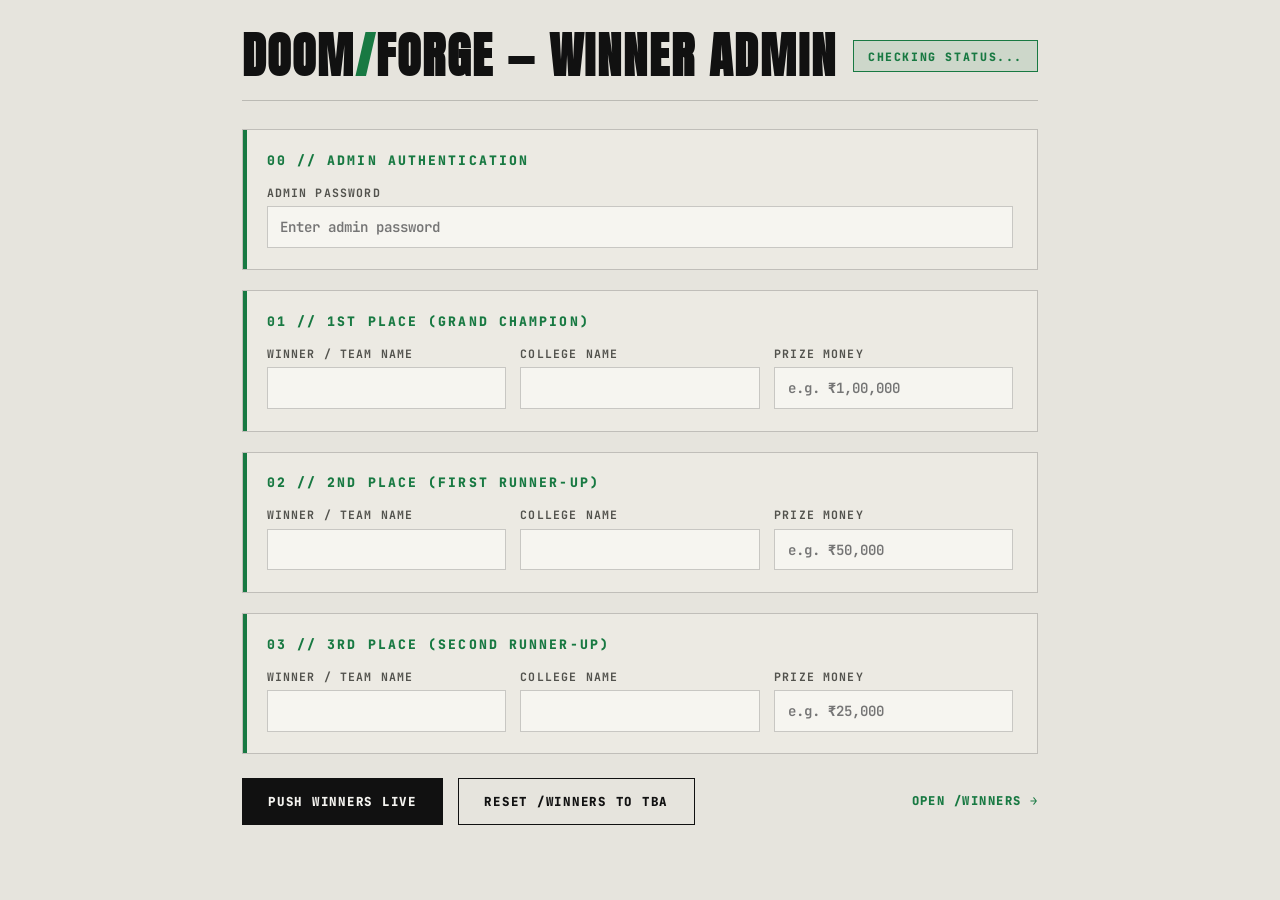
==== public/winner-admin.html @ 397358cd "Add /winners podium page and /winner-admin control panel" ====
﻿<!DOCTYPE html>
<html lang="en">
<head>
  <meta charset="UTF-8" />
  <meta name="viewport" content="width=device-width, initial-scale=1.0" />
  <title>DOOMFORGE — Winner Control Panel</title>
  <link rel="preconnect" href="https://fonts.googleapis.com" />
  <link rel="preconnect" href="https://fonts.gstatic.com" crossorigin />
  <link href="https://fonts.googleapis.com/css2?family=Anton&family=JetBrains+Mono:wght@400;600;700;800&display=swap" rel="stylesheet" />
  <link rel="stylesheet" href="/styles.css" />
  <style>
    :root {
      --df-bg: #e6e4dd;
      --df-surface: #eceae3;
      --df-ink: #111111;
      --df-ink-muted: #52524d;
      --df-green: #187942;
      --df-green-soft: rgba(24, 121, 66, 0.12);
      --df-border: rgba(17, 17, 17, 0.2);
      --df-display: "Anton", Impact, sans-serif;
      --df-mono: "JetBrains Mono", ui-monospace, monospace;
    }

    * { box-sizing: border-box; }

    body {
      margin: 0;
      min-height: 100vh;
      background: var(--df-bg) !important;
      color: var(--df-ink) !important;
      font-family: var(--df-mono);
    }

    .admin-shell {
      max-width: 860px;
      margin: 0 auto;
      padding: 2rem 1.25rem 4rem;
    }

    .admin-header {
      display: flex;
      align-items: center;
      justify-content: space-between;
      flex-wrap: wrap;
      gap: 1rem;
      padding-bottom: 1.25rem;
      border-bottom: 1px solid var(--df-border);
      margin-bottom: 1.75rem;
    }

    .admin-title {
      font-family: var(--df-display);
      font-size: clamp(2rem, 4.5vw, 3rem);
      letter-spacing: 0.04em;
      margin: 0;
      line-height: 1;
    }

    .admin-title span {
      color: var(--df-green);
    }

    .live-badge {
      padding: 0.45rem 0.9rem;
      border: 1px solid var(--df-green);
      background: var(--df-green-soft);
      color: var(--df-green);
      font-size: 0.72rem;
      font-weight: 800;
      letter-spacing: 0.14em;
      text-transform: uppercase;
    }

    .tactical-panel {
      position: relative;
      background: var(--df-surface);
      border: 1px solid var(--df-border);
      padding: 1.35rem 1.5rem;
      margin-bottom: 1.25rem;
    }

    .tactical-panel::before {
      content: "";
      position: absolute;
      left: 0;
      top: 0;
      bottom: 0;
      width: 4px;
      background: var(--df-green);
    }

    .panel-heading {
      margin: 0 0 1rem;
      font-size: 0.82rem;
      font-weight: 800;
      letter-spacing: 0.16em;
      text-transform: uppercase;
      color: var(--df-green);
    }

    .grid-3 {
      display: grid;
      grid-template-columns: repeat(3, 1fr);
      gap: 0.9rem;
    }

    @media (max-width: 720px) {
      .grid-3 { grid-template-columns: 1fr; }
    }

    label {
      display: flex;
      flex-direction: column;
      gap: 0.4rem;
      font-size: 0.72rem;
      font-weight: 700;
      letter-spacing: 0.1em;
      text-transform: uppercase;
      color: var(--df-ink-muted);
    }

    input {
      width: 100%;
      padding: 0.68rem 0.8rem;
      border: 1px solid var(--df-border);
      background: #f6f5f0;
      color: var(--df-ink);
      font-family: var(--df-mono);
      font-size: 0.88rem;
      font-weight: 600;
      outline: none;
    }

    input:focus {
      border-color: var(--df-green);
      background: #ffffff;
    }

    .action-bar {
      display: flex;
      flex-wrap: wrap;
      align-items: center;
      gap: 0.9rem;
      margin-top: 1.5rem;
    }

    button {
      padding: 0.85rem 1.6rem;
      border: 1px solid #111111;
      background: #111111;
      color: #f4f3ef;
      font-family: var(--df-mono);
      font-size: 0.78rem;
      font-weight: 800;
      letter-spacing: 0.14em;
      text-transform: uppercase;
      cursor: pointer;
    }

    button:hover {
      background: var(--df-green);
      border-color: var(--df-green);
      color: #ffffff;
    }

    button.secondary {
      background: transparent;
      color: var(--df-ink);
    }

    button.secondary:hover {
      border-color: var(--df-green);
      color: var(--df-green);
      background: transparent;
    }

    .view-link {
      margin-left: auto;
      font-size: 0.76rem;
      font-weight: 800;
      letter-spacing: 0.12em;
      text-transform: uppercase;
      color: var(--df-green);
      text-decoration: none;
    }

    #status-msg {
      margin-top: 1rem;
      padding: 0.75rem 1rem;
      border-left: 3px solid var(--df-green);
      background: var(--df-surface);
      font-size: 0.8rem;
      font-weight: 700;
    }

    .hidden { display: none; }
  </style>
</head>
<body>
  <main class="admin-shell">
    <header class="admin-header">
      <div>
        <h1 class="admin-title">DOOM<span>/</span>FORGE &mdash; WINNER ADMIN</h1>
      </div>
      <span id="state-pill" class="live-badge">CHECKING STATUS...</span>
    </header>

    <form id="winner-form">
      <div class="tactical-panel">
        <h2 class="panel-heading">00 // ADMIN AUTHENTICATION</h2>
        <label>
          Admin Password
          <input type="password" id="password" placeholder="Enter admin password" required />
        </label>
      </div>

      <div class="tactical-panel">
        <h2 class="panel-heading">01 // 1ST PLACE (GRAND CHAMPION)</h2>
        <div class="grid-3">
          <label>Winner / Team Name <input type="text" id="name-1" required /></label>
          <label>College Name <input type="text" id="college-1" required /></label>
          <label>Prize Money <input type="text" id="prize-1" placeholder="e.g. ₹1,00,000" required /></label>
        </div>
      </div>

      <div class="tactical-panel">
        <h2 class="panel-heading">02 // 2ND PLACE (FIRST RUNNER-UP)</h2>
        <div class="grid-3">
          <label>Winner / Team Name <input type="text" id="name-2" required /></label>
          <label>College Name <input type="text" id="college-2" required /></label>
          <label>Prize Money <input type="text" id="prize-2" placeholder="e.g. ₹50,000" required /></label>
        </div>
      </div>

      <div class="tactical-panel">
        <h2 class="panel-heading">03 // 3RD PLACE (SECOND RUNNER-UP)</h2>
        <div class="grid-3">
          <label>Winner / Team Name <input type="text" id="name-3" required /></label>
          <label>College Name <input type="text" id="college-3" required /></label>
          <label>Prize Money <input type="text" id="prize-3" placeholder="e.g. ₹25,000" required /></label>
        </div>
      </div>

      <div class="action-bar">
        <button type="submit">PUSH WINNERS LIVE</button>
        <button type="button" id="reset-btn" class="secondary">RESET /WINNERS TO TBA</button>
        <a href="/winners" target="_blank" class="view-link">OPEN /WINNERS &rarr;</a>
      </div>

      <div id="status-msg" class="hidden"></div>
    </form>
  </main>

  <script>
    const form = document.getElementById("winner-form");
    const resetBtn = document.getElementById("reset-btn");
    const statusEl = document.getElementById("status-msg");
    const statePill = document.getElementById("state-pill");

    function showStatus(msg) {
      statusEl.textContent = msg;
      statusEl.classList.remove("hidden");
    }

    async function preload() {
      const res = await fetch("/api/winners", { cache: "no-store" });
      if (!res.ok) return;
      const data = await res.json();
      statePill.textContent = data.published ? "• LIVE: WINNERS PUBLISHED" : "• STANDBY: TO BE ANNOUNCED";
      if (data.published && Array.isArray(data.winners)) {
        data.winners.forEach((w) => {
          const r = w.rank;
          if (document.getElementById(`name-${r}`)) {
            document.getElementById(`name-${r}`).value = w.name || "";
            document.getElementById(`college-${r}`).value = w.college || "";
            document.getElementById(`prize-${r}`).value = w.prize || "";
          }
        });
      }
    }
    preload();

    form.addEventListener("submit", async (e) => {
      e.preventDefault();
      showStatus("TRANSMITTING WINNERS TO /WINNERS...");

      const password = document.getElementById("password").value;
      const winners = [1, 2, 3].map((rank) => ({
        rank,
        name: document.getElementById(`name-${rank}`).value,
        college: document.getElementById(`college-${rank}`).value,
        prize: document.getElementById(`prize-${rank}`).value,
      }));

      const res = await fetch("/api/winners", {
        method: "POST",
        headers: {
          "Content-Type": "application/json",
          Authorization: `Bearer ${password}`,
        },
        body: JSON.stringify({ winners }),
      });

      const result = await res.json();
      if (res.ok) {
        statePill.textContent = "• LIVE: WINNERS PUBLISHED";
        showStatus("CONFIRMED // /WINNERS IS NOW LIVE WITH THE TOP 3 PODIUM.");
      } else {
        showStatus(`ERROR // ${result.error || "FAILED TO PUSH"}`);
      }
    });

    resetBtn.addEventListener("click", async () => {
      const password = document.getElementById("password").value;
      if (!password) {
        showStatus("ERROR // ENTER ADMIN PASSWORD FIRST.");
        return;
      }

      const res = await fetch("/api/winners", {
        method: "POST",
        headers: {
          "Content-Type": "application/json",
          Authorization: `Bearer ${password}`,
        },
        body: JSON.stringify({ action: "reset" }),
      });

      const result = await res.json();
      if (res.ok) {
        statePill.textContent = "• STANDBY: TO BE ANNOUNCED";
        showStatus("RESET COMPLETE // /WINNERS REVERTED TO TO BE ANNOUNCED.");
      } else {
        showStatus(`ERROR // ${result.error || "FAILED TO RESET"}`);
      }
    });
  </script>
</body>
</html>
---- styles.css ----
*,
*::before,
*::after {
  box-sizing: border-box;
  margin: 0;
  padding: 0;
}

:root {
  --bg-page: #e5e3dc;
  --bg-surface: rgba(238, 236, 230, 0.86);
  --bg-card: #eceae4;
  --bg-card-active: #e0e8e2;
  --ink: #111312;
  --ink-soft: #434a45;
  --line: rgba(17, 19, 18, 0.18);
  --line-strong: rgba(17, 19, 18, 0.42);
  --emerald: #0b6e3c;
  --emerald-bright: #128c4e;
  --emerald-soft: rgba(11, 110, 60, 0.12);
  --flap-bg: #141716;
  --flap-top: #1c201e;
  --flap-bottom: #111413;
  --flap-text: #f3f1eb;
  --flap-border: #2a312d;
  --font-poster: 'Anton', Impact, sans-serif;
  --font-ui: 'Space Grotesk', system-ui, sans-serif;
  --font-mono: 'IBM Plex Mono', monospace;
}

body[data-theme="obsidian"] {
  --bg-page: #0c0e0d;
  --bg-surface: rgba(16, 19, 17, 0.88);
  --bg-card: #131715;
  --bg-card-active: #14241b;
  --ink: #eceae4;
  --ink-soft: #96a29b;
  --line: rgba(236, 234, 228, 0.14);
  --line-strong: rgba(236, 234, 228, 0.34);
  --emerald: #19a35b;
  --emerald-bright: #22c56e;
  --emerald-soft: rgba(25, 163, 91, 0.16);
  --flap-bg: #181c1a;
  --flap-top: #202623;
  --flap-bottom: #131715;
  --flap-text: #f5f3ed;
  --flap-border: #2f3833;
}

body[data-urgency="warning"] {
  --emerald: #b45309;
  --emerald-bright: #d97706;
  --emerald-soft: rgba(180, 83, 9, 0.14);
}

body[data-urgency="critical"] {
  --emerald: #b91c1c;
  --emerald-bright: #dc2626;
  --emerald-soft: rgba(185, 28, 28, 0.16);
}

html,
body {
  min-height: 100%;
  background-color: var(--bg-page);
  color: var(--ink);
  font-family: var(--font-ui);
  overflow-x: hidden;
  -webkit-font-smoothing: antialiased;
  transition: background-color 0.35s ease, color 0.35s ease;
}

body {
  display: flex;
  flex-direction: column;
  position: relative;
}

#orbital-canvas {
  position: fixed;
  inset: 0;
  width: 100%;
  height: 100%;
  z-index: 0;
  pointer-events: none;
}

.grain-layer {
  position: fixed;
  inset: 0;
  z-index: 1;
  pointer-events: none;
  opacity: 0.055;
  background-image: url("data:image/svg+xml,%3Csvg viewBox='0 0 200 200' xmlns='http://www.w3.org/2000/svg'%3E%3Cfilter id='n'%3E%3CfeTurbulence type='fractalNoise' baseFrequency='0.85' numOctaves='3' stitchTiles='stitch'/%3E%3C/filter%3E%3Crect width='100%25' height='100%25' filter='url(%23n)'/%3E%3C/svg%3E");
}

.partner-bar,
.sheet,
.coordinator-footer {
  position: relative;
  z-index: 2;
}

.partner-bar {
  display: flex;
  align-items: center;
  justify-content: space-between;
  gap: 20px;
  padding: 10px 28px;
  border-bottom: 1px solid var(--line);
  background: var(--bg-surface);
  backdrop-filter: blur(8px);
}

.partner-strip {
  display: flex;
  align-items: center;
  flex-wrap: wrap;
  gap: 16px;
}

.partner-slot {
  display: inline-flex;
  align-items: center;
  justify-content: center;
}

.partner-vit {
  flex-direction: column;
  align-items: center;
  gap: 2px;
}

.vit-sub {
  font-family: var(--font-mono);
  font-size: 0.5rem;
  font-weight: 600;
  letter-spacing: 0.08em;
  color: var(--ink-soft);
  line-height: 1;
}

.partner-link {
  text-decoration: none;
  transition: transform 0.18s ease, opacity 0.18s ease;
}

.partner-link:hover {
  transform: translateY(-1px);
  opacity: 0.85;
}

.partner-logo {
  display: block;
  width: auto;
  object-fit: contain;
  user-select: none;
  transition: filter 0.25s ease;
}

.logo-vit { height: 32px; }
.logo-unstop { height: 28px; }
.logo-elevenlabs { height: 25px; }
.logo-osen { height: 26px; }
.logo-adaption { height: 21px; }
.logo-180dc { height: 40px; }

.logo-180dc-dark {
  display: none;
}

body[data-theme="obsidian"] .logo-180dc-light {
  display: none;
}

body[data-theme="obsidian"] .logo-180dc-dark {
  display: block;
}

body[data-theme="obsidian"] .logo-mono {
  filter: invert(1) brightness(0.95);
}

body[data-theme="obsidian"] .logo-vit {
  filter: brightness(0) invert(0.94);
}

body[data-theme="obsidian"] .logo-osen {
  filter: brightness(1.45) saturate(1.15);
}

.partner-badge {
  display: inline-flex;
  align-items: center;
  padding: 5px 9px;
  background: var(--ink);
  color: var(--bg-page);
  font-family: var(--font-mono);
  font-size: 0.65rem;
  font-weight: 700;
  letter-spacing: 0.12em;
}

.pipe {
  width: 1px;
  height: 22px;
  background: var(--line-strong);
}

.utility-actions {
  display: flex;
  align-items: center;
  gap: 6px;
  flex-shrink: 0;
}

.tool-btn {
  width: 34px;
  height: 34px;
  display: grid;
  place-items: center;
  border: 1px solid var(--line-strong);
  background: transparent;
  color: var(--ink);
  cursor: pointer;
  font-size: 1.2rem;
  transition: background-color 0.18s ease, color 0.18s ease, border-color 0.18s ease;
}

.tool-btn:hover {
  background: var(--ink);
  color: var(--bg-page);
  border-color: var(--ink);
}

.sheet {
  flex: 1;
  width: 100%;
  max-width: 1280px;
  margin: 0 auto;
  padding: 28px 28px 40px;
  display: flex;
  flex-direction: column;
  gap: 30px;
}

.masthead {
  position: relative;
  text-align: center;
  padding-top: 8px;
  animation: fadeSlideUp 0.6s ease both;
}

.masthead-marks {
  display: flex;
  align-items: center;
  justify-content: flex-end;
  gap: 10px;
  max-width: 1040px;
  margin: 0 auto -12px;
  color: var(--emerald);
}

.mark-bar {
  width: 24px;
  height: 4px;
  background: var(--emerald);
}

.mark-dot {
  width: 6px;
  height: 6px;
  background: var(--emerald);
}

.mark-line {
  width: 56px;
  height: 1px;
  background: var(--emerald);
}

.star-reticle {
  animation: reticleSpin 18s linear infinite;
}

.title-lockup {
  position: relative;
  display: inline-block;
  padding: 0 12px;
}

.fracture-beam {
  position: absolute;
  left: 48.2%;
  top: 4%;
  bottom: 4%;
  width: 5.5%;
  background: var(--emerald);
  z-index: 0;
  transform: skewX(-4deg);
  transition: background-color 0.4s ease;
}

.poster-title {
  position: relative;
  z-index: 1;
  font-family: var(--font-poster);
  font-size: clamp(4.2rem, 13vw, 10.6rem);
  line-height: 0.9;
  letter-spacing: 0.015em;
  color: var(--ink);
  text-transform: uppercase;
  display: inline-flex;
  align-items: flex-end;
  user-select: none;
}

.poster-title span {
  display: inline-block;
}

.poster-title span:first-child {
  transform: scaleY(1.06) translateY(3%);
}

.poster-title span:last-child {
  transform: scaleY(1.06) translateY(3%);
}

.poster-title .split-accent {
  text-shadow: -4px 0 0 var(--emerald);
}

.subtitle-row {
  display: flex;
  align-items: center;
  justify-content: center;
  gap: 18px;
  margin-top: 10px;
}

.sub-rule {
  height: 2px;
  width: clamp(32px, 8vw, 110px);
  background: var(--emerald);
}

.poster-subtitle {
  font-family: var(--font-ui);
  font-size: clamp(0.85rem, 1.5vw, 1.15rem);
  font-weight: 700;
  letter-spacing: 0.34em;
  color: var(--ink);
}

.stage-grid {
  display: grid;
  grid-template-columns: 310px 1fr;
  gap: 36px;
  align-items: start;
}

.editorial-col {
  display: flex;
  flex-direction: column;
  gap: 20px;
  padding-top: 6px;
  animation: fadeSlideUp 0.7s ease 0.08s both;
}

.manifesto-block {
  display: flex;
  gap: 14px;
}

.manifesto-rule {
  width: 3px;
  background: var(--emerald);
  flex-shrink: 0;
}

.manifesto-list {
  list-style: none;
  font-family: var(--font-mono);
  font-size: 0.92rem;
  font-weight: 500;
  letter-spacing: 0.22em;
  line-height: 1.65;
  color: var(--ink);
}

.dash-accent {
  width: 44px;
  height: 3px;
  background: var(--emerald);
}

.event-facts {
  display: flex;
  flex-direction: column;
  gap: 16px;
}

.fact-row {
  display: flex;
  align-items: flex-start;
  gap: 12px;
}

.fact-icon {
  color: var(--ink);
  margin-top: 2px;
  flex-shrink: 0;
}

.fact-primary {
  font-family: var(--font-ui);
  font-size: 1.08rem;
  font-weight: 700;
  letter-spacing: 0.04em;
  line-height: 1.2;
}

.fact-secondary {
  font-family: var(--font-mono);
  font-size: 0.74rem;
  letter-spacing: 0.12em;
  color: var(--ink-soft);
  margin-top: 3px;
}

.statement-copy {
  font-family: var(--font-mono);
  font-size: 0.76rem;
  line-height: 1.7;
  letter-spacing: 0.14em;
  color: var(--ink-soft);
}

.cta-stack {
  display: flex;
  flex-direction: column;
  gap: 10px;
  margin-top: 4px;
}

.btn {
  display: inline-flex;
  align-items: center;
  justify-content: center;
  gap: 8px;
  padding: 12px 18px;
  font-family: var(--font-mono);
  font-size: 0.78rem;
  font-weight: 600;
  letter-spacing: 0.12em;
  text-transform: uppercase;
  text-decoration: none;
  border: 1px solid transparent;
  cursor: pointer;
  transition: transform 0.14s ease, background-color 0.2s ease, color 0.2s ease, border-color 0.2s ease;
}

.btn:active {
  transform: translateY(1px);
}

.btn-ink {
  background: var(--ink);
  color: var(--bg-page);
  border-color: var(--ink);
}

.btn-ink:hover {
  background: var(--emerald);
  border-color: var(--emerald);
  color: #f4f4f0;
}

.btn-emerald {
  background: var(--emerald);
  color: #f4f4f0;
  border-color: var(--emerald);
}

.btn-emerald:hover {
  background: var(--emerald-bright);
  border-color: var(--emerald-bright);
}

.btn-outline {
  background: var(--bg-surface);
  color: var(--ink);
  border-color: var(--line-strong);
}

.btn-outline:hover {
  border-color: var(--emerald);
  color: var(--emerald);
  background: var(--emerald-soft);
}

.full {
  width: 100%;
}

.clock-col {
  display: flex;
  flex-direction: column;
  gap: 20px;
  animation: fadeSlideUp 0.75s ease 0.14s both;
}

.clock-toolbar {
  display: flex;
  align-items: center;
  justify-content: space-between;
  gap: 12px;
  flex-wrap: wrap;
}

.mode-switch {
  display: inline-flex;
  border: 1px solid var(--line-strong);
  background: var(--bg-surface);
}

.mode-btn {
  padding: 9px 16px;
  border: none;
  background: transparent;
  color: var(--ink-soft);
  font-family: var(--font-mono);
  font-size: 0.75rem;
  font-weight: 600;
  letter-spacing: 0.1em;
  cursor: pointer;
  transition: background-color 0.18s ease, color 0.18s ease;
}

.mode-btn.active {
  background: var(--ink);
  color: var(--bg-page);
}

.telemetry-pill {
  display: inline-flex;
  align-items: center;
  gap: 8px;
  padding: 7px 12px;
  border: 1px solid var(--emerald);
  background: var(--emerald-soft);
  font-family: var(--font-mono);
  font-size: 0.72rem;
  font-weight: 600;
  letter-spacing: 0.14em;
  color: var(--emerald);
}

.pulse-led {
  width: 7px;
  height: 7px;
  border-radius: 50%;
  background: var(--emerald);
  animation: ledPulse 1.6s ease-in-out infinite;
}

.clock-chassis {
  position: relative;
  padding: 28px 28px 24px;
  background: var(--bg-surface);
  border: 1px solid var(--line-strong);
  backdrop-filter: blur(8px);
}

.chassis-corner {
  position: absolute;
  width: 14px;
  height: 14px;
  border-color: var(--emerald);
  border-style: solid;
  pointer-events: none;
}

.chassis-corner.tl { top: -1px; left: -1px; border-width: 2px 0 0 2px; }
.chassis-corner.tr { top: -1px; right: -1px; border-width: 2px 2px 0 0; }
.chassis-corner.bl { bottom: -1px; left: -1px; border-width: 0 0 2px 2px; }
.chassis-corner.br { bottom: -1px; right: -1px; border-width: 0 2px 2px 0; }

.phase-header {
  display: flex;
  align-items: center;
  gap: 10px;
  flex-wrap: wrap;
  padding-bottom: 18px;
  margin-bottom: 24px;
  border-bottom: 1px solid var(--line);
  font-family: var(--font-mono);
  font-size: 0.78rem;
  letter-spacing: 0.1em;
}

.phase-tag {
  color: var(--emerald);
  font-weight: 700;
}

.phase-editable {
  color: var(--ink);
  font-weight: 600;
  outline: none;
  cursor: text;
  border-bottom: 1px dashed transparent;
}

.phase-editable:hover,
.phase-editable:focus {
  border-bottom-color: var(--emerald);
}

.flip-board {
  display: flex;
  align-items: flex-start;
  justify-content: center;
  gap: clamp(8px, 1.5vw, 18px);
}

.flip-group {
  display: flex;
  flex-direction: column;
  align-items: center;
  gap: 10px;
}

.digit-pair {
  display: flex;
  gap: clamp(4px, 0.7vw, 8px);
}

.flip-digit {
  position: relative;
  width: clamp(40px, 5.8vw, 76px);
  height: clamp(62px, 8.8vw, 114px);
  perspective: 420px;
  background: var(--flap-bg);
  border-radius: 5px;
  box-shadow:
    0 10px 22px rgba(0, 0, 0, 0.28),
    inset 0 0 0 1px var(--flap-border);
}

.flip-digit::before,
.flip-digit::after {
  content: "";
  position: absolute;
  top: 50%;
  width: 3px;
  height: 10px;
  margin-top: -5px;
  background: var(--emerald);
  z-index: 6;
}

.flip-digit::before { left: 0; }
.flip-digit::after { right: 0; }

.flap {
  position: absolute;
  left: 0;
  right: 0;
  height: 50%;
  overflow: hidden;
  backface-visibility: hidden;
  -webkit-backface-visibility: hidden;
}

.flap span {
  display: flex;
  align-items: center;
  justify-content: center;
  width: 100%;
  height: 200%;
  font-family: var(--font-poster);
  font-size: clamp(2.5rem, 5.4vw, 4.9rem);
  line-height: 1;
  color: var(--flap-text);
  letter-spacing: 0.02em;
  user-select: none;
}

.top-static,
.top-flip {
  top: 0;
  background: linear-gradient(180deg, var(--flap-top) 0%, #151917 100%);
  border-radius: 5px 5px 0 0;
  border-bottom: 1px solid rgba(0, 0, 0, 0.65);
}

.top-static span,
.top-flip span {
  transform: translateY(0);
}

.bottom-static,
.bottom-flip {
  bottom: 0;
  background: linear-gradient(180deg, #101312 0%, var(--flap-bottom) 100%);
  border-radius: 0 0 5px 5px;
}

.bottom-static span,
.bottom-flip span {
  transform: translateY(-50%);
}

.top-static { z-index: 1; }
.bottom-static { z-index: 1; }

.top-flip {
  z-index: 3;
  transform-origin: center bottom;
  transform: rotateX(0deg);
  visibility: hidden;
}

.bottom-flip {
  z-index: 4;
  transform-origin: center top;
  transform: rotateX(90deg);
  visibility: hidden;
}

.flip-digit.flipping .top-flip {
  visibility: visible;
  animation: foldTop 0.25s ease-in forwards;
}

.flip-digit.flipping .bottom-flip {
  visibility: visible;
  animation: unfoldBottom 0.25s ease-out 0.25s forwards;
}

.hinge-line {
  position: absolute;
  left: 0;
  right: 0;
  top: 50%;
  height: 2px;
  margin-top: -1px;
  background: rgba(0, 0, 0, 0.78);
  z-index: 5;
  pointer-events: none;
}

.group-caption {
  font-family: var(--font-mono);
  font-size: 0.72rem;
  font-weight: 600;
  letter-spacing: 0.22em;
  color: var(--ink-soft);
}

.colon-block {
  display: flex;
  flex-direction: column;
  justify-content: center;
  gap: clamp(10px, 1.5vw, 18px);
  height: clamp(62px, 8.8vw, 114px);
  padding: 0 2px;
}

.colon-block span {
  width: 6px;
  height: 6px;
  background: var(--emerald);
}

.ruler-wrap {
  margin-top: 26px;
}

.ruler-track {
  position: relative;
  height: 10px;
  background: rgba(17, 19, 18, 0.09);
  border: 1px solid var(--line);
  overflow: hidden;
}

body[data-theme="obsidian"] .ruler-track {
  background: rgba(255, 255, 255, 0.06);
}

.ruler-fill {
  height: 100%;
  width: 100%;
  background: var(--emerald);
  transition: width 0.35s linear, background-color 0.35s ease;
}

.ruler-ticks {
  position: absolute;
  inset: 0;
  background-image: repeating-linear-gradient(
    to right,
    transparent 0px,
    transparent 15px,
    rgba(0, 0, 0, 0.22) 15px,
    rgba(0, 0, 0, 0.22) 16px
  );
  pointer-events: none;
}

.ruler-meta {
  display: flex;
  justify-content: space-between;
  align-items: center;
  gap: 12px;
  flex-wrap: wrap;
  margin-top: 10px;
  font-family: var(--font-mono);
  font-size: 0.72rem;
  letter-spacing: 0.1em;
  color: var(--ink-soft);
}

.stage-deck {
  margin-top: 22px;
  padding-top: 20px;
  border-top: 1px solid var(--line);
  display: flex;
  flex-direction: column;
  gap: 14px;
}

.deck-controls,
.preset-strip {
  display: flex;
  align-items: center;
  flex-wrap: wrap;
  gap: 8px;
}

.preset-btn {
  padding: 6px 12px;
  border: 1px solid var(--line-strong);
  background: transparent;
  color: var(--ink-soft);
  font-family: var(--font-mono);
  font-size: 0.72rem;
  cursor: pointer;
  transition: all 0.16s ease;
}

.preset-btn:hover {
  border-color: var(--emerald);
  color: var(--emerald);
  background: var(--emerald-soft);
}

.phases-section {
  display: flex;
  flex-direction: column;
  gap: 12px;
}

.phases-head {
  display: flex;
  align-items: baseline;
  justify-content: space-between;
  gap: 10px;
  font-family: var(--font-mono);
}

.phases-head h2 {
  font-size: 0.78rem;
  font-weight: 700;
  letter-spacing: 0.16em;
}

.phases-head span {
  font-size: 0.68rem;
  letter-spacing: 0.1em;
  color: var(--ink-soft);
}

.phases-grid {
  display: grid;
  grid-template-columns: repeat(4, 1fr);
  gap: 10px;
}

.phase-card {
  text-align: left;
  padding: 14px;
  background: var(--bg-card);
  border: 1px solid var(--line);
  color: var(--ink);
  cursor: pointer;
  transition: border-color 0.18s ease, transform 0.15s ease, background-color 0.18s ease;
}

.phase-card:hover {
  border-color: var(--emerald);
  transform: translateY(-2px);
}

.phase-card.active {
  border-color: var(--emerald);
  border-left-width: 3px;
  background: var(--bg-card-active);
}

.phase-num {
  font-family: var(--font-mono);
  font-size: 0.72rem;
  font-weight: 700;
  color: var(--emerald);
  margin-bottom: 6px;
}

.phase-name {
  font-family: var(--font-ui);
  font-size: 0.92rem;
  font-weight: 700;
  margin-bottom: 4px;
}

.phase-note {
  font-size: 0.76rem;
  line-height: 1.4;
  color: var(--ink-soft);
}

.coordinator-footer {
  border-top: 2px solid var(--emerald);
  background: var(--bg-surface);
  padding: 20px 28px 16px;
}

.coord-grid {
  max-width: 1280px;
  margin: 0 auto;
  display: grid;
  grid-template-columns: repeat(3, 1fr);
  gap: 20px;
  padding-bottom: 16px;
  border-bottom: 1px solid var(--line);
}

.coord-cell {
  display: flex;
  flex-direction: column;
  gap: 3px;
}

.coord-role {
  font-family: var(--font-mono);
  font-size: 0.72rem;
  font-weight: 700;
  letter-spacing: 0.14em;
  color: var(--emerald);
}

.coord-name {
  font-family: var(--font-ui);
  font-size: 1rem;
  font-weight: 700;
  letter-spacing: 0.04em;
}

.coord-phone {
  font-family: var(--font-mono);
  font-size: 0.82rem;
  color: var(--ink-soft);
  text-decoration: none;
}

.coord-phone:hover {
  color: var(--emerald);
}

.footer-meta {
  max-width: 1280px;
  margin: 12px auto 0;
  display: flex;
  align-items: center;
  justify-content: space-between;
  gap: 12px;
  flex-wrap: wrap;
  font-family: var(--font-mono);
  font-size: 0.7rem;
  letter-spacing: 0.1em;
  color: var(--ink-soft);
}

kbd {
  padding: 2px 5px;
  border: 1px solid var(--line-strong);
  font-family: var(--font-mono);
  font-size: 0.68rem;
  color: var(--ink);
}

.drawer-scrim {
  position: fixed;
  inset: 0;
  z-index: 20;
  background: rgba(10, 12, 11, 0.55);
  backdrop-filter: blur(3px);
}

.config-drawer {
  position: fixed;
  top: 0;
  right: 0;
  bottom: 0;
  width: min(360px, 92vw);
  z-index: 25;
  background: var(--bg-page);
  border-left: 2px solid var(--emerald);
  transform: translateX(100%);
  transition: transform 0.24s ease;
  display: flex;
  flex-direction: column;
}

.config-drawer.open {
  transform: translateX(0);
}

.drawer-head {
  display: flex;
  align-items: center;
  justify-content: space-between;
  padding: 18px 22px;
  border-bottom: 1px solid var(--line);
}

.drawer-head h3 {
  font-family: var(--font-mono);
  font-size: 0.84rem;
  font-weight: 700;
  letter-spacing: 0.14em;
  color: var(--emerald);
}

.drawer-content {
  padding: 22px;
  display: flex;
  flex-direction: column;
  gap: 18px;
  overflow-y: auto;
}

.config-group {
  display: flex;
  flex-direction: column;
  gap: 10px;
}

.config-group label {
  font-family: var(--font-mono);
  font-size: 0.74rem;
  letter-spacing: 0.08em;
  color: var(--ink-soft);
}

.config-group input[type="datetime-local"],
.config-group input[type="number"] {
  width: 100%;
  padding: 10px 12px;
  background: var(--bg-card);
  border: 1px solid var(--line-strong);
  color: var(--ink);
  font-family: var(--font-mono);
  font-size: 0.86rem;
}

.config-group input:focus {
  outline: none;
  border-color: var(--emerald);
}

.hms-grid {
  display: grid;
  grid-template-columns: repeat(3, 1fr);
  gap: 8px;
}

.switch-row {
  display: flex;
  align-items: center;
  justify-content: space-between;
  cursor: pointer;
}

.switch-row input {
  width: 17px;
  height: 17px;
  accent-color: var(--emerald);
}

.drawer-rule {
  height: 1px;
  background: var(--line);
}

.hidden {
  display: none !important;
}

.exit-projector-btn {
  display: none;
  position: fixed;
  bottom: 20px;
  right: 20px;
  z-index: 30;
  padding: 9px 14px;
  background: var(--bg-surface);
  color: var(--ink);
  border: 1px solid var(--line-strong);
  font-family: var(--font-mono);
  font-size: 0.72rem;
  letter-spacing: 0.1em;
  cursor: pointer;
}

.exit-projector-btn:hover {
  border-color: var(--emerald);
  color: var(--emerald);
}

body.projector-mode .partner-bar,
body.projector-mode .editorial-col,
body.projector-mode .phases-section,
body.projector-mode .coordinator-footer,
body.projector-mode .mode-switch,
body.projector-mode .preset-strip {
  display: none;
}

body.projector-mode .sheet {
  justify-content: center;
  max-width: 1440px;
  padding: 20px 32px;
}

body.projector-mode .stage-grid {
  grid-template-columns: 1fr;
}

body.projector-mode .poster-title {
  font-size: clamp(3.6rem, 8vw, 6.4rem);
}

body.projector-mode .flip-digit {
  width: clamp(60px, 8.6vw, 122px);
  height: clamp(92px, 13vw, 182px);
}

body.projector-mode .flap span {
  font-size: clamp(3.6rem, 8.4vw, 7.8rem);
}

body.projector-mode .colon-block {
  height: clamp(92px, 13vw, 182px);
}

body.projector-mode .exit-projector-btn {
  display: block;
}

@keyframes foldTop {
  0% {
    transform: rotateX(0deg);
    filter: brightness(1);
  }
  100% {
    transform: rotateX(-90deg);
    filter: brightness(0.45);
  }
}

@keyframes unfoldBottom {
  0% {
    transform: rotateX(90deg);
    filter: brightness(0.5);
  }
  100% {
    transform: rotateX(0deg);
    filter: brightness(1);
  }
}

@keyframes ledPulse {
  0%, 100% { opacity: 1; transform: scale(1); }
  50% { opacity: 0.35; transform: scale(0.8); }
}

@keyframes reticleSpin {
  0% { transform: rotate(0deg); }
  100% { transform: rotate(360deg); }
}

@keyframes fadeSlideUp {
  from {
    opacity: 0;
    transform: translateY(14px);
  }
  to {
    opacity: 1;
    transform: translateY(0);
  }
}

@media (max-width: 1040px) {
  .stage-grid {
    grid-template-columns: 1fr;
  }

  .editorial-col {
    order: 2;
    display: grid;
    grid-template-columns: 1fr 1fr;
    gap: 20px;
    border-top: 1px solid var(--line);
    padding-top: 24px;
  }

  .dash-accent {
    display: none;
  }

  .cta-stack {
    grid-column: 1 / -1;
    flex-direction: row;
    flex-wrap: wrap;
  }
}

@media (max-width: 760px) {
  .partner-bar {
    padding: 10px 16px;
  }

  .partner-bar {
    flex-direction: column;
    align-items: stretch;
    gap: 10px;
  }

  .partner-strip {
    justify-content: center;
    gap: 10px 14px;
  }

  .partner-strip .pipe {
    display: none;
  }

  .utility-actions {
    justify-content: flex-end;
  }

  .logo-vit { height: 26px; }
  .logo-unstop { height: 24px; }
  .logo-elevenlabs { height: 20px; }
  .logo-osen { height: 21px; }
  .logo-adaption { height: 17px; }
  .logo-180dc { height: 34px; }

  .sheet {
    padding: 20px 16px 32px;
  }

  .clock-chassis {
    padding: 18px 14px;
  }

  .phases-grid {
    grid-template-columns: repeat(2, 1fr);
  }

  .editorial-col {
    grid-template-columns: 1fr;
  }

  .coord-grid {
    grid-template-columns: 1fr;
    gap: 14px;
  }

  .coordinator-footer {
    padding: 18px 16px;
  }
}

@media (max-width: 480px) {
  .flip-board {
    gap: 5px;
  }

  .flip-digit {
    width: 34px;
    height: 54px;
  }

  .flap span {
    font-size: 2.15rem;
  }

  .colon-block {
    height: 54px;
    gap: 8px;
  }

  .colon-block span {
    width: 4px;
    height: 4px;
  }

  .phases-grid {
    grid-template-columns: 1fr;
  }
}
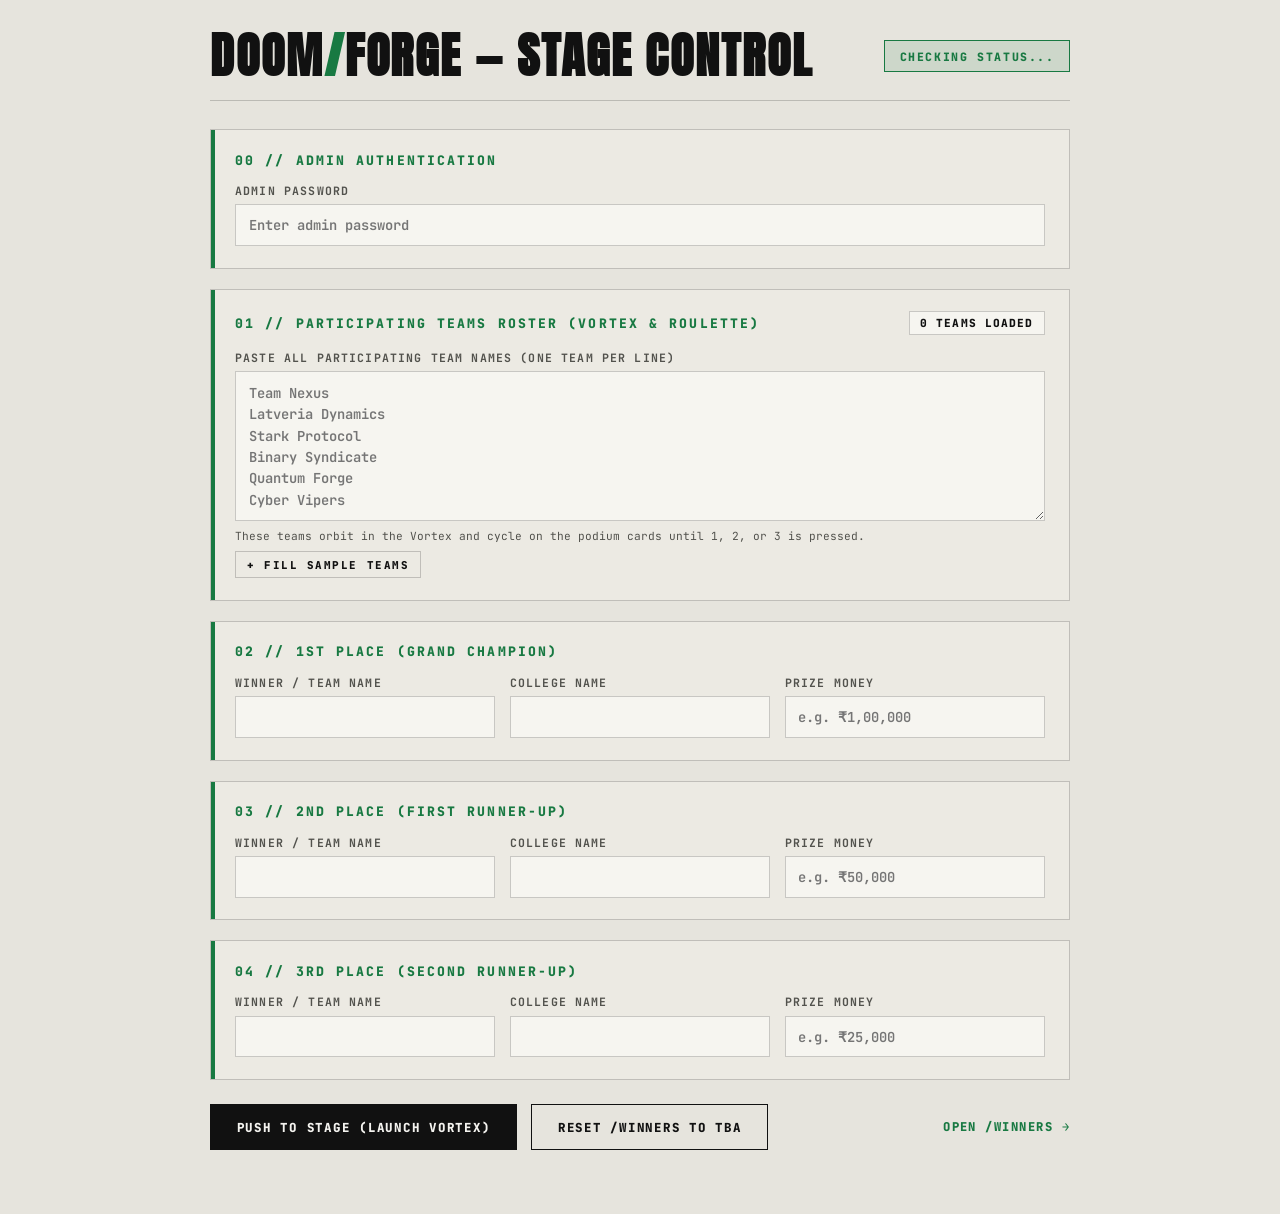
==== commit 6b5dcc84: "Add team roster admin panel and KV backend support" ====
--- a/public/winner-admin.html
+++ b/public/winner-admin.html
@@ -3,7 +3,7 @@
 <head>
   <meta charset="UTF-8" />
   <meta name="viewport" content="width=device-width, initial-scale=1.0" />
-  <title>DOOMFORGE — Winner Control Panel</title>
+  <title>DOOMFORGE — Unified Stage & Winner Admin</title>
   <link rel="preconnect" href="https://fonts.googleapis.com" />
   <link rel="preconnect" href="https://fonts.gstatic.com" crossorigin />
   <link href="https://fonts.googleapis.com/css2?family=Anton&family=JetBrains+Mono:wght@400;600;700;800&display=swap" rel="stylesheet" />
@@ -32,7 +32,7 @@
     }
 
     .admin-shell {
-      max-width: 860px;
+      max-width: 900px;
       margin: 0 auto;
       padding: 2rem 1.25rem 4rem;
     }
@@ -56,9 +56,7 @@
       line-height: 1;
     }
 
-    .admin-title span {
-      color: var(--df-green);
-    }
+    .admin-title span { color: var(--df-green); }
 
     .live-badge {
       padding: 0.45rem 0.9rem;
@@ -89,13 +87,31 @@
       background: var(--df-green);
     }
 
+    .panel-header-row {
+      display: flex;
+      align-items: center;
+      justify-content: space-between;
+      gap: 0.75rem;
+      margin-bottom: 0.9rem;
+      flex-wrap: wrap;
+    }
+
     .panel-heading {
-      margin: 0 0 1rem;
+      margin: 0;
       font-size: 0.82rem;
       font-weight: 800;
       letter-spacing: 0.16em;
       text-transform: uppercase;
       color: var(--df-green);
+    }
+
+    .count-pill {
+      font-size: 0.7rem;
+      font-weight: 800;
+      padding: 0.25rem 0.65rem;
+      border: 1px solid var(--df-border);
+      background: #f6f5f0;
+      letter-spacing: 0.1em;
     }
 
     .grid-3 {
@@ -119,21 +135,46 @@
       color: var(--df-ink-muted);
     }
 
-    input {
+    input, textarea {
       width: 100%;
       padding: 0.68rem 0.8rem;
       border: 1px solid var(--df-border);
       background: #f6f5f0;
       color: var(--df-ink);
       font-family: var(--df-mono);
-      font-size: 0.88rem;
+      font-size: 0.86rem;
       font-weight: 600;
       outline: none;
     }
 
-    input:focus {
+    textarea {
+      min-height: 150px;
+      resize: vertical;
+      line-height: 1.55;
+    }
+
+    input:focus, textarea:focus {
       border-color: var(--df-green);
       background: #ffffff;
+    }
+
+    .helper-row {
+      display: flex;
+      justify-content: space-between;
+      align-items: center;
+      margin-top: 0.5rem;
+      font-size: 0.7rem;
+      color: var(--df-ink-muted);
+      gap: 0.5rem;
+      flex-wrap: wrap;
+    }
+
+    .mini-btn {
+      padding: 0.35rem 0.7rem;
+      font-size: 0.68rem;
+      background: transparent;
+      color: var(--df-ink);
+      border: 1px solid var(--df-border);
     }
 
     .action-bar {
@@ -200,14 +241,16 @@
   <main class="admin-shell">
     <header class="admin-header">
       <div>
-        <h1 class="admin-title">DOOM<span>/</span>FORGE &mdash; WINNER ADMIN</h1>
+        <h1 class="admin-title">DOOM<span>/</span>FORGE &mdash; STAGE CONTROL</h1>
       </div>
       <span id="state-pill" class="live-badge">CHECKING STATUS...</span>
     </header>
 
     <form id="winner-form">
       <div class="tactical-panel">
-        <h2 class="panel-heading">00 // ADMIN AUTHENTICATION</h2>
+        <div class="panel-header-row">
+          <h2 class="panel-heading">00 // ADMIN AUTHENTICATION</h2>
+        </div>
         <label>
           Admin Password
           <input type="password" id="password" placeholder="Enter admin password" required />
@@ -215,7 +258,24 @@
       </div>
 
       <div class="tactical-panel">
-        <h2 class="panel-heading">01 // 1ST PLACE (GRAND CHAMPION)</h2>
+        <div class="panel-header-row">
+          <h2 class="panel-heading">01 // PARTICIPATING TEAMS ROSTER (VORTEX &amp; ROULETTE)</h2>
+          <span id="team-count-pill" class="count-pill">0 TEAMS LOADED</span>
+        </div>
+        <label>
+          Paste All Participating Team Names (One Team Per Line)
+          <textarea id="teams-input" placeholder="Team Nexus&#10;Latveria Dynamics&#10;Stark Protocol&#10;Binary Syndicate&#10;Quantum Forge&#10;Cyber Vipers" required></textarea>
+        </label>
+        <div class="helper-row">
+          <span>These teams orbit in the Vortex and cycle on the podium cards until 1, 2, or 3 is pressed.</span>
+          <button type="button" id="sample-teams-btn" class="mini-btn">+ Fill Sample Teams</button>
+        </div>
+      </div>
+
+      <div class="tactical-panel">
+        <div class="panel-header-row">
+          <h2 class="panel-heading">02 // 1ST PLACE (GRAND CHAMPION)</h2>
+        </div>
         <div class="grid-3">
           <label>Winner / Team Name <input type="text" id="name-1" required /></label>
           <label>College Name <input type="text" id="college-1" required /></label>
@@ -224,7 +284,9 @@
       </div>
 
       <div class="tactical-panel">
-        <h2 class="panel-heading">02 // 2ND PLACE (FIRST RUNNER-UP)</h2>
+        <div class="panel-header-row">
+          <h2 class="panel-heading">03 // 2ND PLACE (FIRST RUNNER-UP)</h2>
+        </div>
         <div class="grid-3">
           <label>Winner / Team Name <input type="text" id="name-2" required /></label>
           <label>College Name <input type="text" id="college-2" required /></label>
@@ -233,7 +295,9 @@
       </div>
 
       <div class="tactical-panel">
-        <h2 class="panel-heading">03 // 3RD PLACE (SECOND RUNNER-UP)</h2>
+        <div class="panel-header-row">
+          <h2 class="panel-heading">04 // 3RD PLACE (SECOND RUNNER-UP)</h2>
+        </div>
         <div class="grid-3">
           <label>Winner / Team Name <input type="text" id="name-3" required /></label>
           <label>College Name <input type="text" id="college-3" required /></label>
@@ -242,7 +306,7 @@
       </div>
 
       <div class="action-bar">
-        <button type="submit">PUSH WINNERS LIVE</button>
+        <button type="submit">PUSH TO STAGE (LAUNCH VORTEX)</button>
         <button type="button" id="reset-btn" class="secondary">RESET /WINNERS TO TBA</button>
         <a href="/winners" target="_blank" class="view-link">OPEN /WINNERS &rarr;</a>
       </div>
@@ -256,6 +320,33 @@
     const resetBtn = document.getElementById("reset-btn");
     const statusEl = document.getElementById("status-msg");
     const statePill = document.getElementById("state-pill");
+    const teamsInput = document.getElementById("teams-input");
+    const teamCountPill = document.getElementById("team-count-pill");
+    const sampleTeamsBtn = document.getElementById("sample-teams-btn");
+
+    function parseTeams() {
+      return teamsInput.value
+        .split(/\r?\n/)
+        .map((line) => line.trim())
+        .filter(Boolean);
+    }
+
+    function updateTeamCount() {
+      const count = parseTeams().length;
+      teamCountPill.textContent = `${count} TEAM${count === 1 ? "" : "S"} LOADED`;
+    }
+
+    teamsInput.addEventListener("input", updateTeamCount);
+
+    sampleTeamsBtn.addEventListener("click", () => {
+      const samples = [
+        "Team Nexus", "Latveria Core", "Arc Reactors", "Stark Protocol",
+        "Doomsday Builders", "Byte Knights", "Neural Forge", "ZeroDay VIT",
+        "Apex Coders", "Ironclad AI", "Chrono Devs", "Titan Stack"
+      ];
+      teamsInput.value = samples.join("\n");
+      updateTeamCount();
+    });
 
     function showStatus(msg) {
       statusEl.textContent = msg;
@@ -266,7 +357,15 @@
       const res = await fetch("/api/winners", { cache: "no-store" });
       if (!res.ok) return;
       const data = await res.json();
-      statePill.textContent = data.published ? "• LIVE: WINNERS PUBLISHED" : "• STANDBY: TO BE ANNOUNCED";
+      statePill.textContent = data.published
+        ? `• STAGE ARMED (${(data.teams || []).length} TEAMS)`
+        : "• STANDBY: TO BE ANNOUNCED";
+
+      if (Array.isArray(data.teams) && data.teams.length > 0) {
+        teamsInput.value = data.teams.join("\n");
+        updateTeamCount();
+      }
+
       if (data.published && Array.isArray(data.winners)) {
         data.winners.forEach((w) => {
           const r = w.rank;
@@ -282,7 +381,13 @@
 
     form.addEventListener("submit", async (e) => {
       e.preventDefault();
-      showStatus("TRANSMITTING WINNERS TO /WINNERS...");
+      const teams = parseTeams();
+      if (teams.length === 0) {
+        showStatus("ERROR // ENTER AT LEAST ONE PARTICIPATING TEAM.");
+        return;
+      }
+
+      showStatus("TRANSMITTING ROSTER & WINNERS TO STAGE...");
 
       const password = document.getElementById("password").value;
       const winners = [1, 2, 3].map((rank) => ({
@@ -298,13 +403,13 @@
           "Content-Type": "application/json",
           Authorization: `Bearer ${password}`,
         },
-        body: JSON.stringify({ winners }),
+        body: JSON.stringify({ teams, winners }),
       });
 
       const result = await res.json();
       if (res.ok) {
-        statePill.textContent = "• LIVE: WINNERS PUBLISHED";
-        showStatus("CONFIRMED // /WINNERS IS NOW LIVE WITH THE TOP 3 PODIUM.");
+        statePill.textContent = `• STAGE ARMED (${teams.length} TEAMS)`;
+        showStatus("CONFIRMED // /WINNERS IS NOW RUNNING THE VORTEX. PRESS SHIFT+R ON STAGE FOR PODIUM ROULETTE, THEN 1, 2, 3.");
       } else {
         showStatus(`ERROR // ${result.error || "FAILED TO PUSH"}`);
       }
